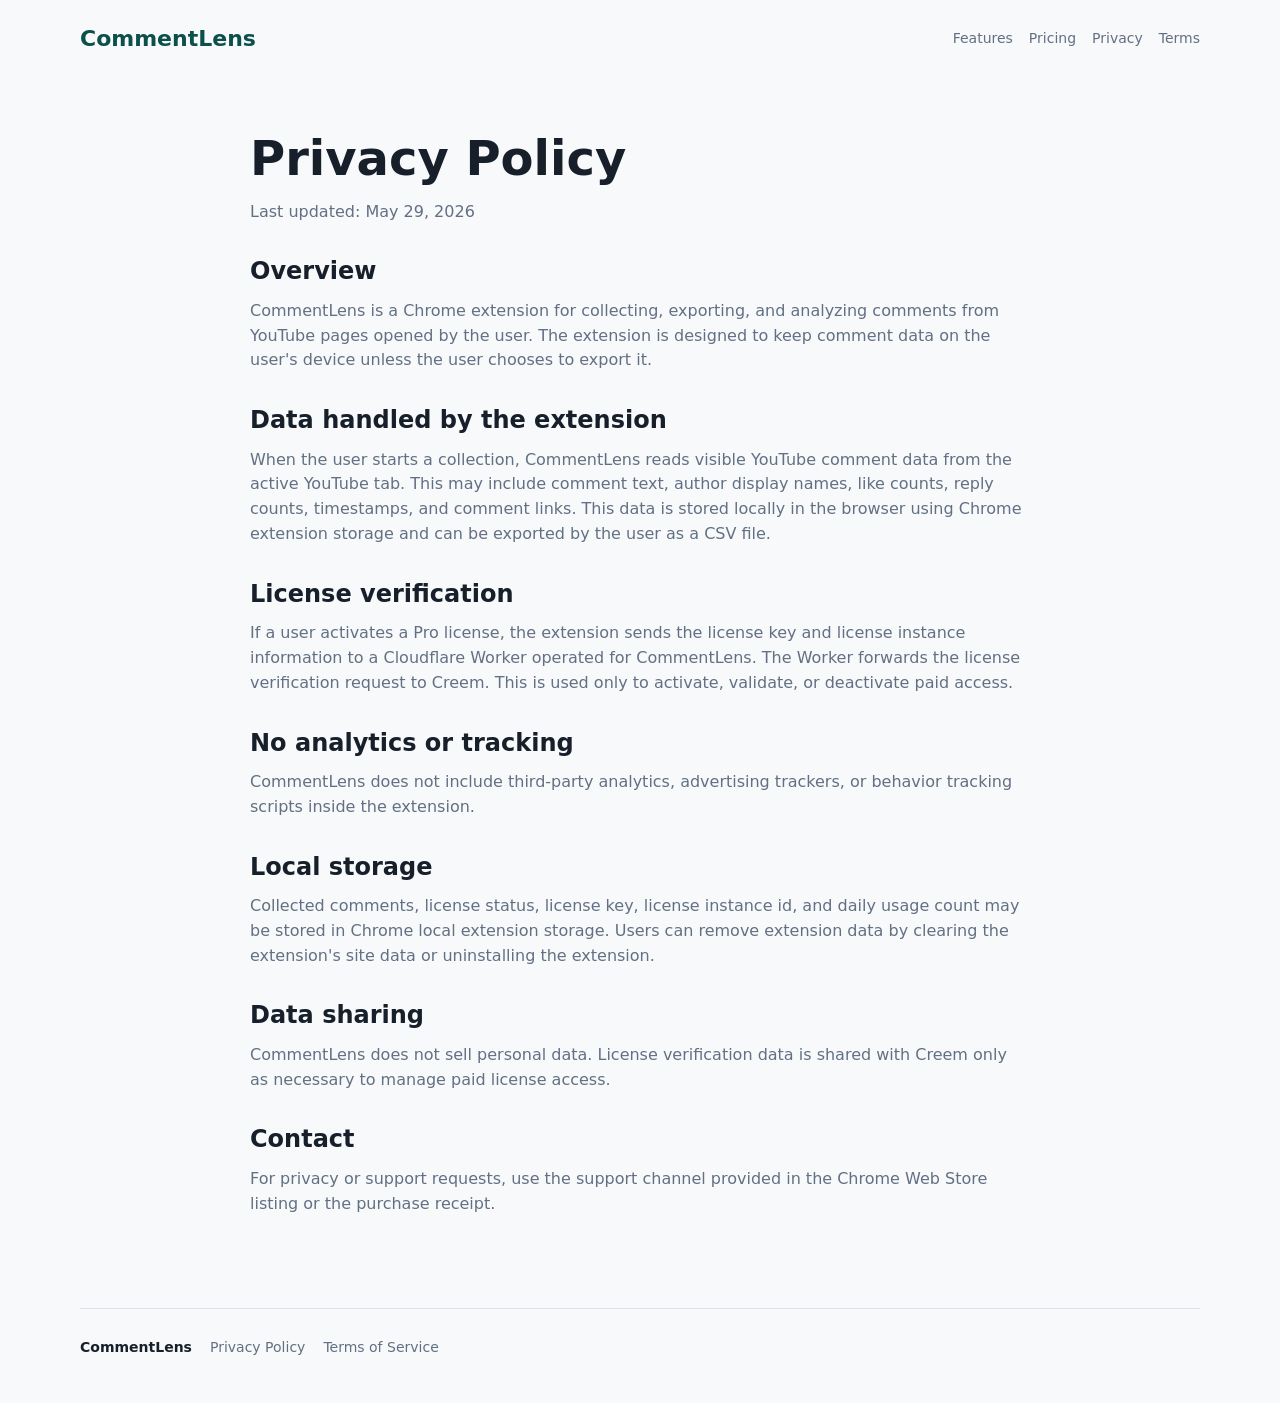
==== privacy.html @ 82116040 "Add CommentLens website" ====
<!doctype html>
<html lang="en">
  <head>
    <meta charset="utf-8" />
    <meta name="viewport" content="width=device-width, initial-scale=1" />
    <title>Privacy Policy - CommentLens</title>
    <meta
      name="description"
      content="Privacy Policy for the CommentLens Chrome extension."
    />
    <link rel="stylesheet" href="./styles.css" />
  </head>
  <body>
    <header class="site-header">
      <a class="brand" href="./index.html">CommentLens</a>
      <nav aria-label="Main navigation">
        <a href="./index.html#features">Features</a>
        <a href="./index.html#pricing">Pricing</a>
        <a href="./privacy.html">Privacy</a>
        <a href="./terms.html">Terms</a>
      </nav>
    </header>

    <main class="legal">
      <h1>Privacy Policy</h1>
      <p class="muted">Last updated: May 29, 2026</p>

      <h2>Overview</h2>
      <p>
        CommentLens is a Chrome extension for collecting, exporting, and analyzing comments from
        YouTube pages opened by the user. The extension is designed to keep comment data on the
        user's device unless the user chooses to export it.
      </p>

      <h2>Data handled by the extension</h2>
      <p>
        When the user starts a collection, CommentLens reads visible YouTube comment data from the
        active YouTube tab. This may include comment text, author display names, like counts, reply
        counts, timestamps, and comment links. This data is stored locally in the browser using
        Chrome extension storage and can be exported by the user as a CSV file.
      </p>

      <h2>License verification</h2>
      <p>
        If a user activates a Pro license, the extension sends the license key and license instance
        information to a Cloudflare Worker operated for CommentLens. The Worker forwards the license
        verification request to Creem. This is used only to activate, validate, or deactivate paid
        access.
      </p>

      <h2>No analytics or tracking</h2>
      <p>
        CommentLens does not include third-party analytics, advertising trackers, or behavior
        tracking scripts inside the extension.
      </p>

      <h2>Local storage</h2>
      <p>
        Collected comments, license status, license key, license instance id, and daily usage count
        may be stored in Chrome local extension storage. Users can remove extension data by clearing
        the extension's site data or uninstalling the extension.
      </p>

      <h2>Data sharing</h2>
      <p>
        CommentLens does not sell personal data. License verification data is shared with Creem only
        as necessary to manage paid license access.
      </p>

      <h2>Contact</h2>
      <p>
        For privacy or support requests, use the support channel provided in the Chrome Web Store
        listing or the purchase receipt.
      </p>
    </main>

    <footer class="site-footer">
      <span>CommentLens</span>
      <a href="./privacy.html">Privacy Policy</a>
      <a href="./terms.html">Terms of Service</a>
    </footer>
  </body>
</html>
---- styles.css ----
:root {
  color-scheme: light;
  --ink: #17202a;
  --muted: #637083;
  --line: #d9e1ea;
  --paper: #f7f9fb;
  --panel: #ffffff;
  --accent: #146f68;
  --accent-dark: #0d4f4a;
  --gold: #f2b84b;
  --shadow: 0 18px 50px rgba(16, 32, 50, 0.12);
}

* {
  box-sizing: border-box;
}

body {
  margin: 0;
  background: var(--paper);
  color: var(--ink);
  font-family:
    Inter, ui-sans-serif, system-ui, -apple-system, BlinkMacSystemFont, "Segoe UI", sans-serif;
  line-height: 1.55;
}

a {
  color: inherit;
}

.site-header {
  display: flex;
  align-items: center;
  justify-content: space-between;
  gap: 24px;
  width: min(1120px, calc(100% - 40px));
  margin: 0 auto;
  padding: 22px 0;
}

.brand {
  color: var(--accent-dark);
  font-size: 22px;
  font-weight: 800;
  text-decoration: none;
}

nav {
  display: flex;
  flex-wrap: wrap;
  gap: 16px;
  color: var(--muted);
  font-size: 14px;
}

nav a,
.site-footer a {
  text-decoration: none;
}

nav a:hover,
.site-footer a:hover {
  color: var(--accent-dark);
}

.hero {
  display: grid;
  grid-template-columns: minmax(0, 1fr) minmax(320px, 460px);
  align-items: center;
  gap: 48px;
  width: min(1120px, calc(100% - 40px));
  min-height: 640px;
  margin: 0 auto;
  padding: 44px 0 72px;
}

.eyebrow {
  margin: 0 0 12px;
  color: var(--accent);
  font-size: 13px;
  font-weight: 800;
  letter-spacing: 0.06em;
  text-transform: uppercase;
}

h1,
h2,
h3,
p {
  margin-top: 0;
}

h1 {
  margin-bottom: 18px;
  font-size: 72px;
  line-height: 0.95;
  letter-spacing: 0;
}

h2 {
  margin-bottom: 14px;
  font-size: 36px;
  line-height: 1.1;
  letter-spacing: 0;
}

h3 {
  margin-bottom: 10px;
  font-size: 20px;
}

.lead {
  max-width: 620px;
  color: var(--muted);
  font-size: 21px;
}

.actions {
  display: flex;
  flex-wrap: wrap;
  gap: 12px;
  margin-top: 28px;
}

.button {
  display: inline-flex;
  align-items: center;
  justify-content: center;
  min-height: 44px;
  padding: 0 18px;
  border: 1px solid var(--line);
  border-radius: 8px;
  font-weight: 800;
  text-decoration: none;
}

.button.primary {
  border-color: var(--accent);
  background: var(--accent);
  color: white;
}

.button.secondary {
  background: white;
}

.product-panel {
  overflow: hidden;
  border: 1px solid var(--line);
  border-radius: 8px;
  background: var(--panel);
  box-shadow: var(--shadow);
}

.panel-top {
  display: flex;
  gap: 8px;
  border-bottom: 1px solid var(--line);
  padding: 14px;
  background: #edf2f6;
}

.panel-top span {
  width: 11px;
  height: 11px;
  border-radius: 50%;
  background: #90a1b5;
}

.panel-body {
  display: grid;
  gap: 14px;
  padding: 22px;
}

.metric,
.comment-row {
  border: 1px solid var(--line);
  border-radius: 8px;
  padding: 16px;
  background: #fbfcfd;
}

.metric {
  display: flex;
  justify-content: space-between;
  gap: 12px;
}

.metric span,
.comment-row p {
  color: var(--muted);
}

.comment-row p {
  margin-bottom: 0;
}

.section {
  width: min(1120px, calc(100% - 40px));
  margin: 0 auto;
  padding: 68px 0;
  border-top: 1px solid var(--line);
}

.section-heading {
  max-width: 720px;
  margin-bottom: 28px;
}

.feature-grid,
.pricing-grid {
  display: grid;
  grid-template-columns: repeat(4, minmax(0, 1fr));
  gap: 16px;
}

.pricing-grid {
  grid-template-columns: repeat(2, minmax(0, 1fr));
}

article {
  border: 1px solid var(--line);
  border-radius: 8px;
  background: var(--panel);
  padding: 22px;
}

article p,
article li,
.support p,
.legal p,
.legal li {
  color: var(--muted);
}

.featured {
  border-color: var(--accent);
  box-shadow: inset 0 4px 0 var(--gold);
}

.price {
  color: var(--accent-dark);
  font-size: 28px;
  font-weight: 800;
}

ul {
  margin: 18px 0 0;
  padding-left: 20px;
}

.support {
  display: grid;
  grid-template-columns: 0.7fr 1fr;
  gap: 32px;
}

.site-footer {
  display: flex;
  flex-wrap: wrap;
  gap: 18px;
  width: min(1120px, calc(100% - 40px));
  margin: 0 auto;
  padding: 28px 0 44px;
  border-top: 1px solid var(--line);
  color: var(--muted);
  font-size: 14px;
}

.site-footer span {
  color: var(--ink);
  font-weight: 800;
}

.legal {
  width: min(780px, calc(100% - 40px));
  margin: 0 auto;
  padding: 58px 0 76px;
}

.legal h1 {
  font-size: 48px;
}

.legal h2 {
  margin-top: 34px;
  font-size: 24px;
}

.muted {
  color: var(--muted);
}

@media (max-width: 820px) {
  .site-header,
  .hero,
  .support {
    display: block;
  }

  nav {
    margin-top: 14px;
  }

  .hero {
    min-height: auto;
    padding-top: 26px;
  }

  h1 {
    font-size: 50px;
  }

  h2 {
    font-size: 30px;
  }

  .product-panel {
    margin-top: 34px;
  }

  .feature-grid,
  .pricing-grid {
    grid-template-columns: 1fr;
  }
}
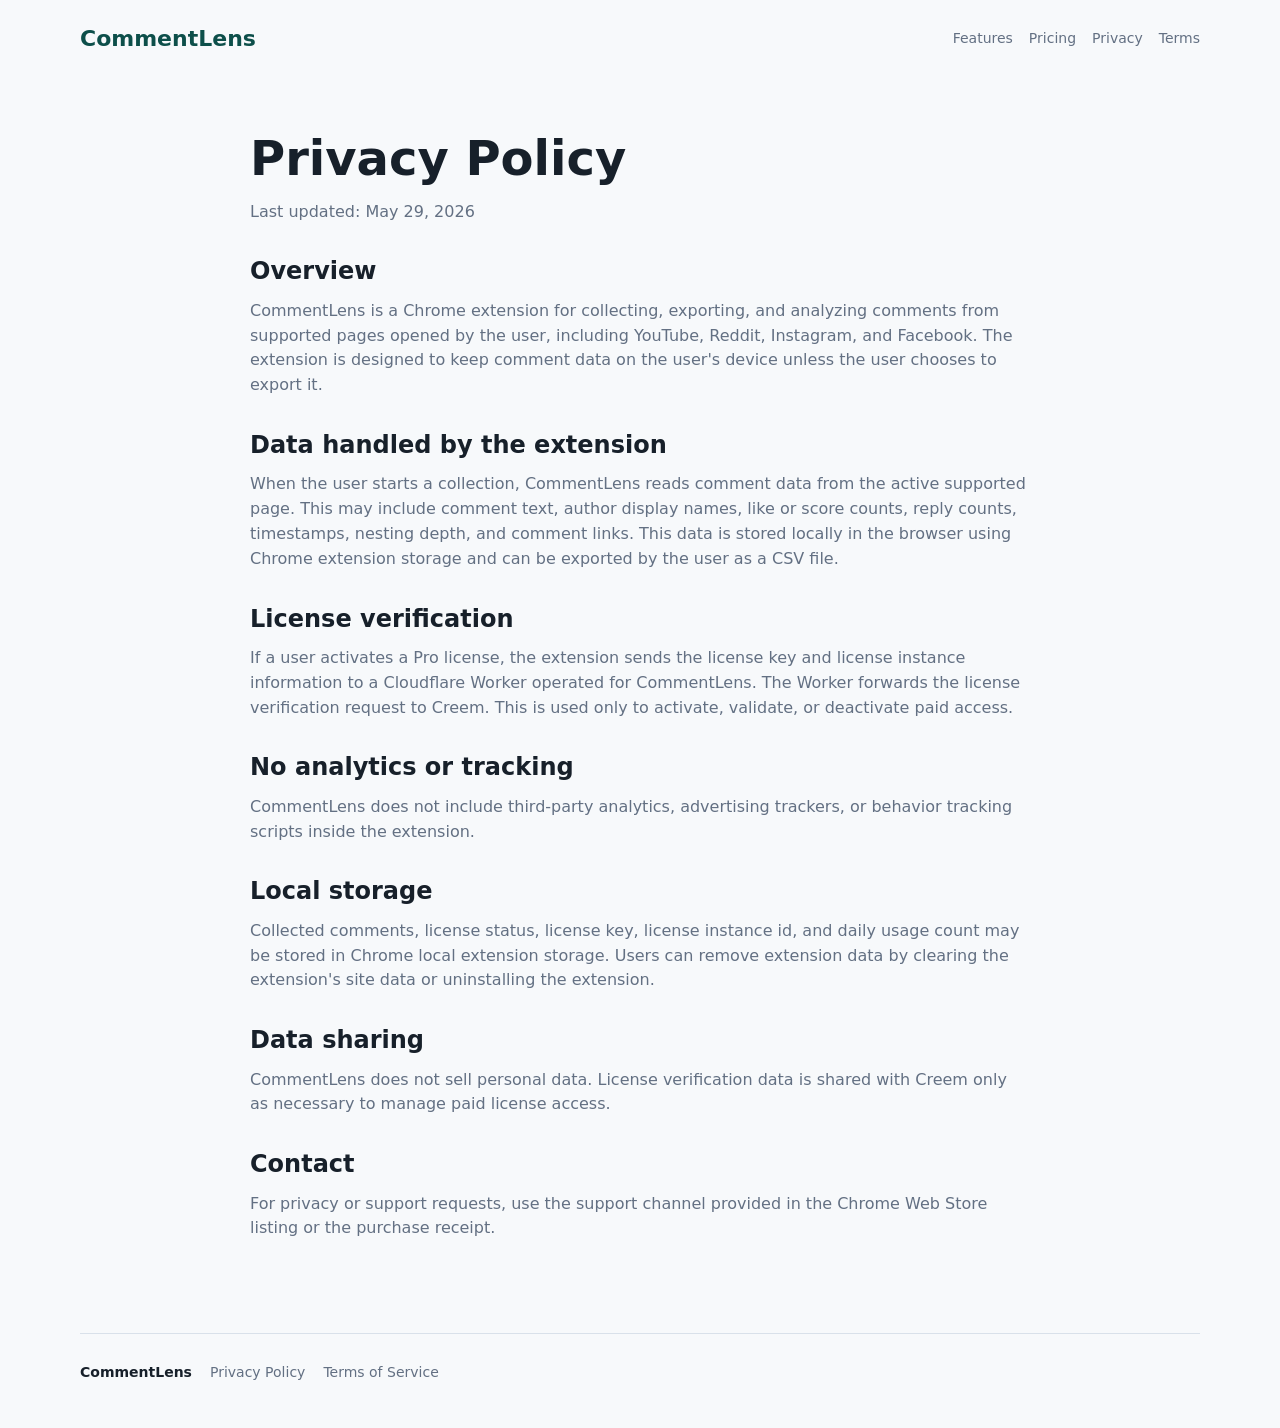
==== commit 112d47bd: "1" ====
--- a/privacy.html
+++ b/privacy.html
@@ -28,16 +28,17 @@
       <h2>Overview</h2>
       <p>
         CommentLens is a Chrome extension for collecting, exporting, and analyzing comments from
-        YouTube pages opened by the user. The extension is designed to keep comment data on the
-        user's device unless the user chooses to export it.
+        supported pages opened by the user, including YouTube, Reddit, Instagram, and Facebook. The
+        extension is designed to keep comment data on the user's device unless the user chooses to
+        export it.
       </p>
 
       <h2>Data handled by the extension</h2>
       <p>
-        When the user starts a collection, CommentLens reads visible YouTube comment data from the
-        active YouTube tab. This may include comment text, author display names, like counts, reply
-        counts, timestamps, and comment links. This data is stored locally in the browser using
-        Chrome extension storage and can be exported by the user as a CSV file.
+        When the user starts a collection, CommentLens reads comment data from the active supported
+        page. This may include comment text, author display names, like or score counts, reply
+        counts, timestamps, nesting depth, and comment links. This data is stored locally in the
+        browser using Chrome extension storage and can be exported by the user as a CSV file.
       </p>
 
       <h2>License verification</h2>
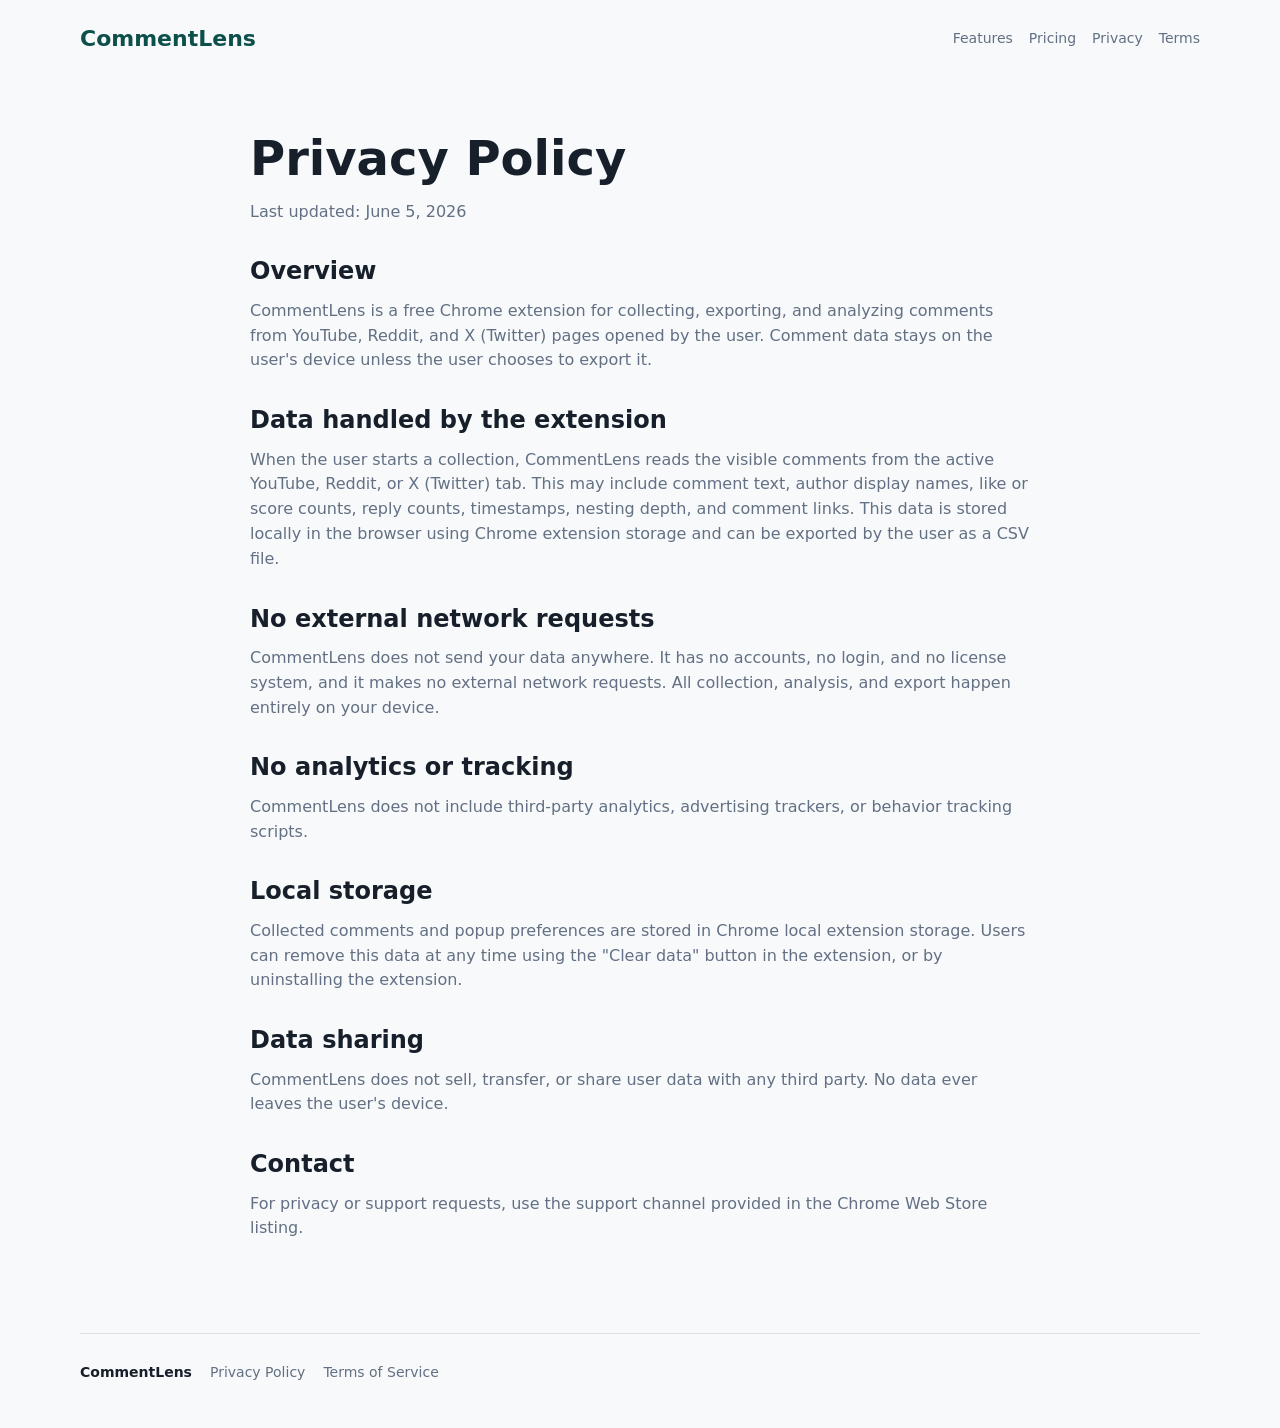
==== commit 3b332fa8: "Update site to YouTube/Reddit/X, free, local-only privacy Co-Authored-By: Claude Opus 4.8 <noreply@a" ====
--- a/privacy.html
+++ b/privacy.html
@@ -23,55 +23,54 @@
 
     <main class="legal">
       <h1>Privacy Policy</h1>
-      <p class="muted">Last updated: May 29, 2026</p>
+      <p class="muted">Last updated: June 5, 2026</p>
 
       <h2>Overview</h2>
       <p>
-        CommentLens is a Chrome extension for collecting, exporting, and analyzing comments from
-        supported pages opened by the user, including YouTube, Reddit, Instagram, and Facebook. The
-        extension is designed to keep comment data on the user's device unless the user chooses to
-        export it.
+        CommentLens is a free Chrome extension for collecting, exporting, and analyzing comments
+        from YouTube, Reddit, and X (Twitter) pages opened by the user. Comment data stays on the
+        user's device unless the user chooses to export it.
       </p>
 
       <h2>Data handled by the extension</h2>
       <p>
-        When the user starts a collection, CommentLens reads comment data from the active supported
-        page. This may include comment text, author display names, like or score counts, reply
-        counts, timestamps, nesting depth, and comment links. This data is stored locally in the
-        browser using Chrome extension storage and can be exported by the user as a CSV file.
+        When the user starts a collection, CommentLens reads the visible comments from the active
+        YouTube, Reddit, or X (Twitter) tab. This may include comment text, author display names,
+        like or score counts, reply counts, timestamps, nesting depth, and comment links. This data
+        is stored locally in the browser using Chrome extension storage and can be exported by the
+        user as a CSV file.
       </p>
 
-      <h2>License verification</h2>
+      <h2>No external network requests</h2>
       <p>
-        If a user activates a Pro license, the extension sends the license key and license instance
-        information to a Cloudflare Worker operated for CommentLens. The Worker forwards the license
-        verification request to Creem. This is used only to activate, validate, or deactivate paid
-        access.
+        CommentLens does not send your data anywhere. It has no accounts, no login, and no license
+        system, and it makes no external network requests. All collection, analysis, and export
+        happen entirely on your device.
       </p>
 
       <h2>No analytics or tracking</h2>
       <p>
         CommentLens does not include third-party analytics, advertising trackers, or behavior
-        tracking scripts inside the extension.
+        tracking scripts.
       </p>
 
       <h2>Local storage</h2>
       <p>
-        Collected comments, license status, license key, license instance id, and daily usage count
-        may be stored in Chrome local extension storage. Users can remove extension data by clearing
-        the extension's site data or uninstalling the extension.
+        Collected comments and popup preferences are stored in Chrome local extension storage. Users
+        can remove this data at any time using the "Clear data" button in the extension, or by
+        uninstalling the extension.
       </p>
 
       <h2>Data sharing</h2>
       <p>
-        CommentLens does not sell personal data. License verification data is shared with Creem only
-        as necessary to manage paid license access.
+        CommentLens does not sell, transfer, or share user data with any third party. No data ever
+        leaves the user's device.
       </p>
 
       <h2>Contact</h2>
       <p>
         For privacy or support requests, use the support channel provided in the Chrome Web Store
-        listing or the purchase receipt.
+        listing.
       </p>
     </main>
 
